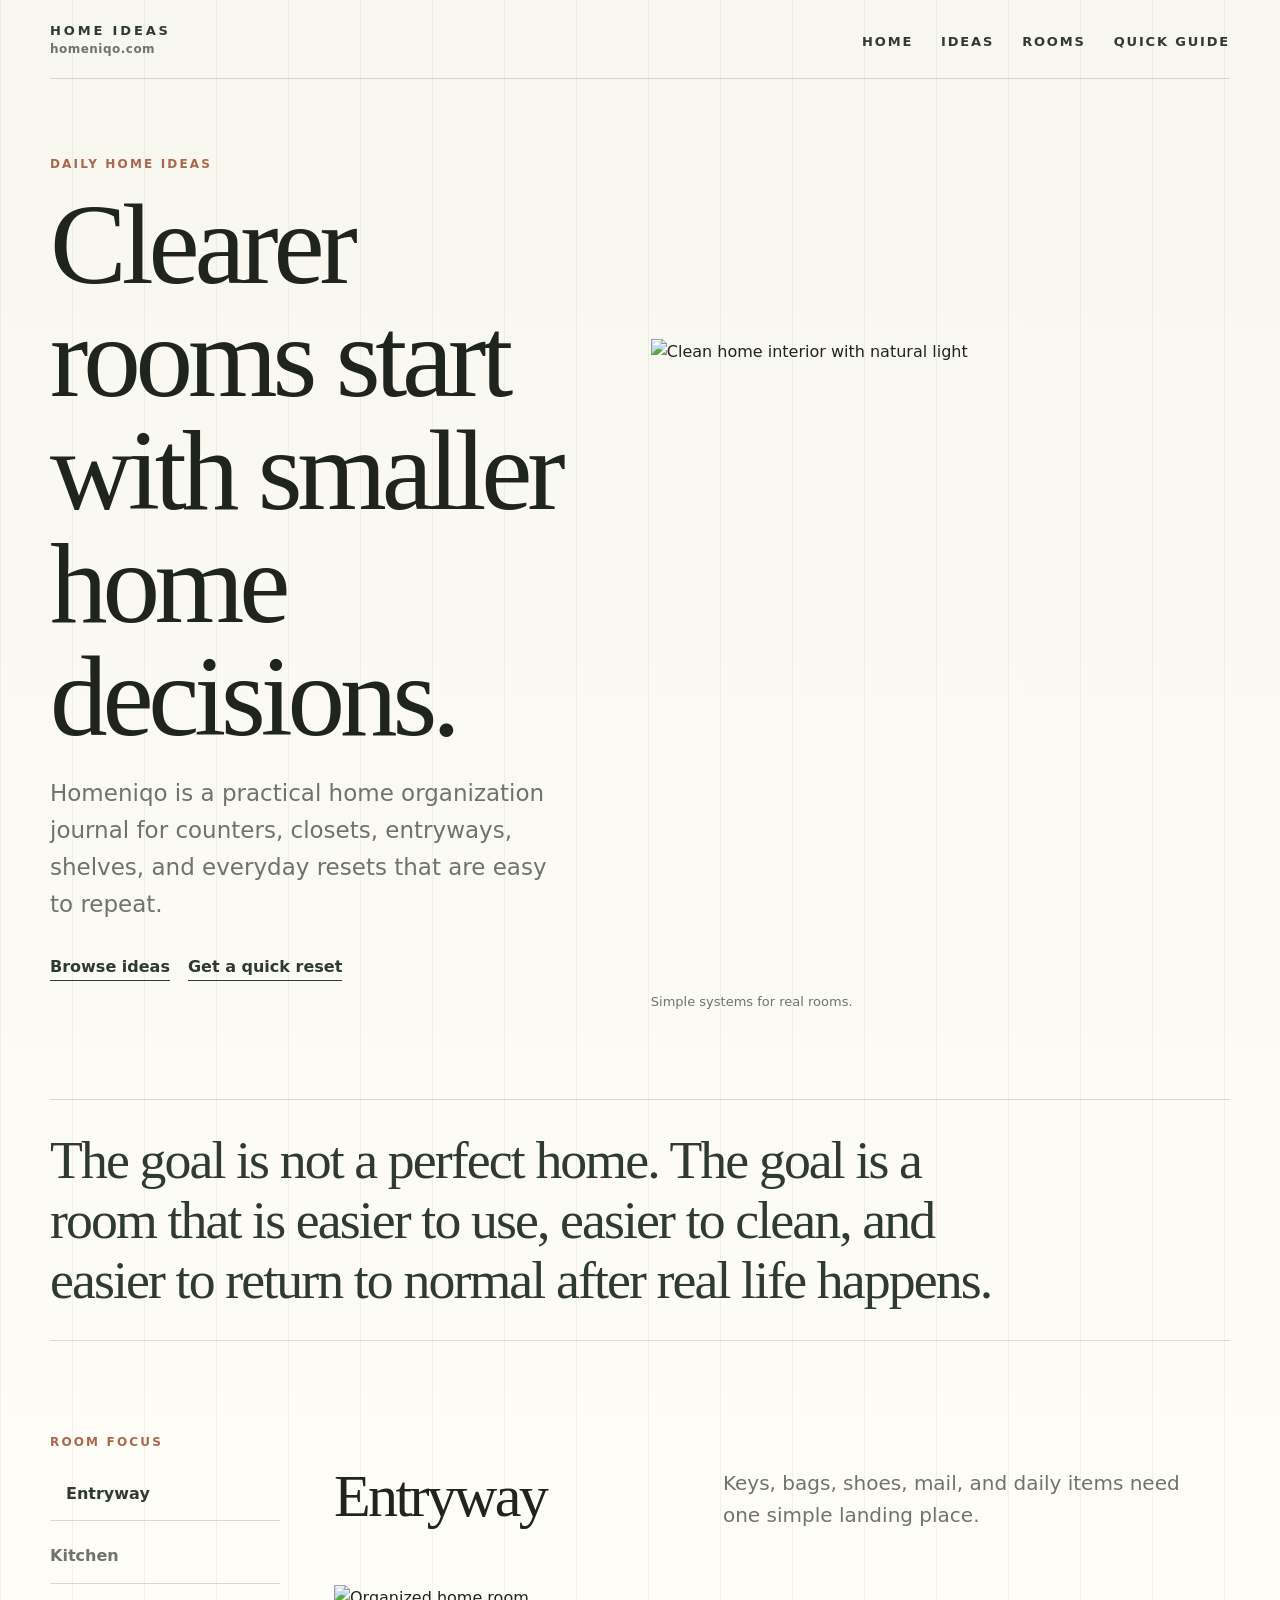
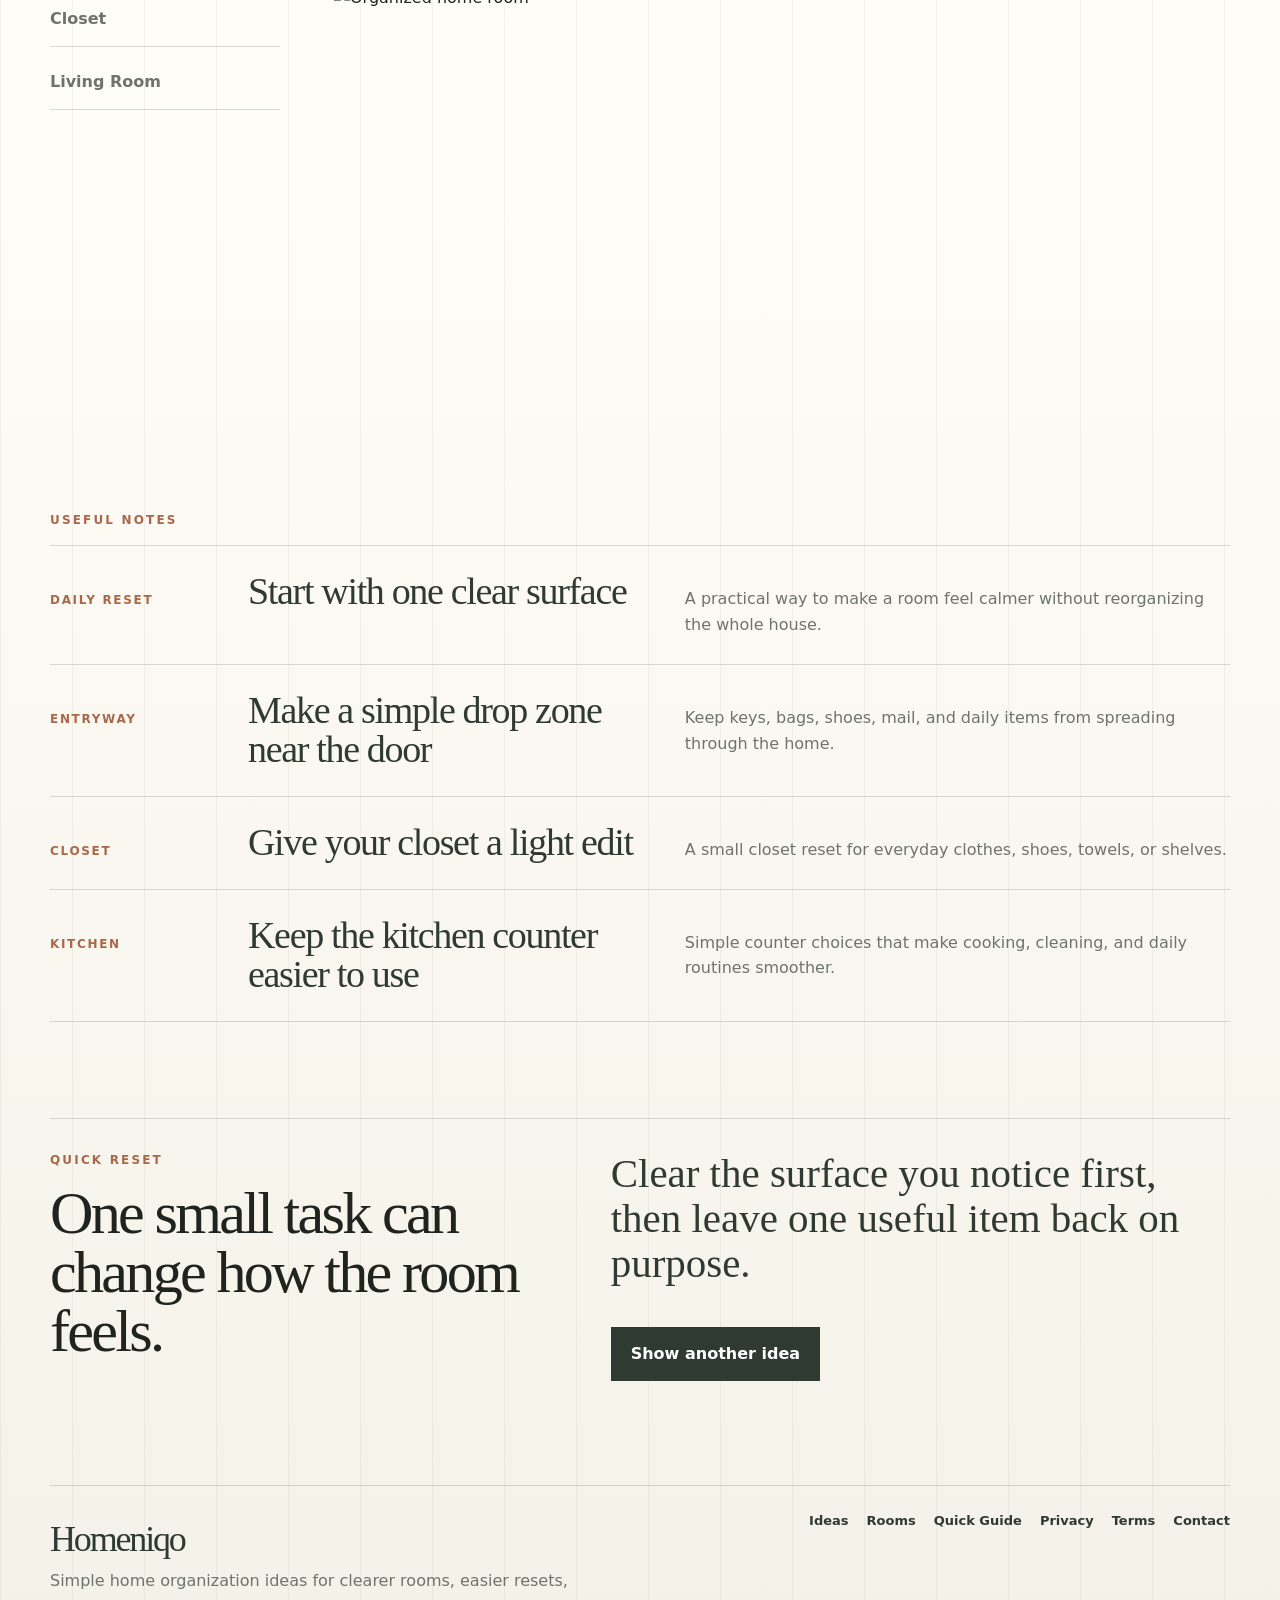
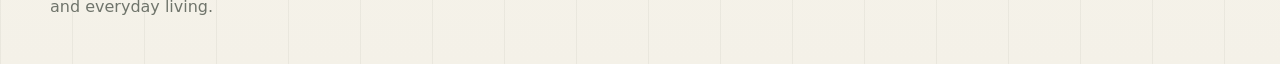
==== index.html @ 61737d39 "Add files via upload" ====
<!DOCTYPE html>
<html lang="en">
<head>
<meta charset="UTF-8" />
<meta name="viewport" content="width=device-width, initial-scale=1.0" />
<title>Homeniqo | Daily Home Ideas</title>
<meta name="description" content="Homeniqo shares simple home organization ideas for easier rooms, clearer surfaces, and daily resets." />
<link rel="icon" href="favicon.svg" type="image/svg+xml" />
<link rel="stylesheet" href="style.css" />
</head>
<body>
<header class="site-header">
    <a class="site-label" href="/" aria-label="Homeniqo home">
      <span>Home Ideas</span>
      <small>homeniqo.com</small>
    </a>
    <button class="menu-button" type="button" aria-label="Open navigation">Menu</button>
    <nav class="main-nav">
      <a href="/">Home</a>
      <a href="ideas.html">Ideas</a>
      <a href="rooms.html">Rooms</a>
      <a href="quick-guide.html">Quick Guide</a>
    </nav>
  </header>
<main>
<section class="hero"><div class="hero-text"><p class="kicker">Daily home ideas</p><h1>Clearer rooms start with smaller home decisions.</h1><p class="lead">Homeniqo is a practical home organization journal for counters, closets, entryways, shelves, and everyday resets that are easy to repeat.</p><div class="inline-actions"><a href="ideas.html">Browse ideas</a><a href="quick-guide.html">Get a quick reset</a></div></div><figure class="hero-image"><img src="https://images.unsplash.com/photo-1524758631624-e2822e304c36?auto=format&fit=crop&w=1800&q=80" alt="Clean home interior with natural light" /><figcaption>Simple systems for real rooms.</figcaption></figure></section>
<section class="statement"><p>The goal is not a perfect home. The goal is a room that is easier to use, easier to clean, and easier to return to normal after real life happens.</p></section>
<section class="room-focus"><div class="section-label">Room focus</div><div class="room-layout"><div class="room-list"><button class="room-choice active" type="button" data-room="0">Entryway</button><button class="room-choice" type="button" data-room="1">Kitchen</button><button class="room-choice" type="button" data-room="2">Closet</button><button class="room-choice" type="button" data-room="3">Living Room</button></div><div class="room-detail"><h2 id="roomTitle">Entryway</h2><p id="roomText">Keys, bags, shoes, mail, and daily items need one simple landing place.</p><img id="roomImage" src="https://images.unsplash.com/photo-1595526114035-0d45ed16cfbf?auto=format&fit=crop&w=1500&q=80" alt="Organized home room" /></div></div></section>
<section class="ideas-strip"><div class="section-label">Useful notes</div><div class="idea-columns"><a class="idea-link" href="idea-one-surface.html"><span>Daily reset</span><strong>Start with one clear surface</strong><em>A practical way to make a room feel calmer without reorganizing the whole house.</em></a>
<a class="idea-link" href="idea-entry-drop-zone.html"><span>Entryway</span><strong>Make a simple drop zone near the door</strong><em>Keep keys, bags, shoes, mail, and daily items from spreading through the home.</em></a>
<a class="idea-link" href="idea-closet-light-edit.html"><span>Closet</span><strong>Give your closet a light edit</strong><em>A small closet reset for everyday clothes, shoes, towels, or shelves.</em></a>
<a class="idea-link" href="idea-kitchen-counter.html"><span>Kitchen</span><strong>Keep the kitchen counter easier to use</strong><em>Simple counter choices that make cooking, cleaning, and daily routines smoother.</em></a></div></section>
<section class="quick-reset"><div><p class="kicker">Quick reset</p><h2>One small task can change how the room feels.</h2></div><div class="reset-copy"><p id="resetTip">Clear the surface you notice first, then leave one useful item back on purpose.</p><button id="nextReset" type="button">Show another idea</button></div></section>
</main>
<footer class="site-footer">
<div><a class="footer-brand" href="/">Homeniqo</a><p>Simple home organization ideas for clearer rooms, easier resets, and everyday living.</p></div>
<nav><a href="ideas.html">Ideas</a><a href="rooms.html">Rooms</a><a href="quick-guide.html">Quick Guide</a><a href="privacy.html">Privacy</a><a href="terms.html">Terms</a><a href="contact.html">Contact</a></nav>
</footer>
<script src="script.js"></script>
</body></html>
---- style.css ----
:root{--bg:#f7f6ef;--paper:#fffdf7;--ink:#20241f;--muted:#6f746b;--green:#2f3a32;--clay:#a9684b;--line:rgba(32,36,31,.16);--max:1180px}*{box-sizing:border-box}body{margin:0;background:linear-gradient(90deg,rgba(47,58,50,.055) 1px,transparent 1px),linear-gradient(180deg,#f7f6ef 0%,#fffdf7 52%,#f4f1e8 100%);background-size:72px 72px,auto;color:var(--ink);font-family:Inter,ui-sans-serif,system-ui,-apple-system,BlinkMacSystemFont,"Segoe UI",sans-serif;line-height:1.62}a{color:inherit;text-decoration:none}img{display:block;max-width:100%}h1,h2,h3,p{margin-top:0}h1,h2{font-family:Georgia,"Times New Roman",serif;font-weight:400;line-height:.98;letter-spacing:-.045em}h1{font-size:clamp(56px,9vw,126px);margin-bottom:22px}h2{font-size:clamp(34px,4.7vw,68px);margin-bottom:16px}.site-header,.hero,.statement,.room-focus,.ideas-strip,.quick-reset,.page,.article-page,.legal-page,.contact-page,.site-footer{width:min(var(--max),calc(100% - 38px));margin-left:auto;margin-right:auto}.site-header{padding-top:32px;display:grid;grid-template-columns:1fr auto;gap:22px;align-items:end;border-bottom:1px solid var(--line);padding-bottom:18px}.wordmark{font-family:Georgia,"Times New Roman",serif;font-size:clamp(42px,8vw,96px);line-height:.8;letter-spacing:-.07em;color:var(--green)}.main-nav{display:flex;gap:28px;align-items:center;padding-bottom:2px}.main-nav a{color:var(--green);font-size:13px;font-weight:800;text-transform:uppercase;letter-spacing:.14em;border-bottom:1px solid transparent}.main-nav a:hover{border-bottom-color:var(--green)}.menu-button{display:none;font:inherit;border:0;background:transparent;color:var(--green);text-transform:uppercase;letter-spacing:.14em;font-weight:800;cursor:pointer}.hero{margin-top:64px;display:grid;grid-template-columns:.95fr 1.05fr;gap:clamp(34px,6vw,86px);align-items:end}.hero-text{padding-bottom:32px}.kicker,.section-label{color:var(--clay);text-transform:uppercase;letter-spacing:.18em;font-size:12px;font-weight:900;margin-bottom:14px}.lead,.page-intro p,.guide-hero p,.article header p,.contact-intro p{color:var(--muted);font-size:clamp(18px,2.1vw,23px);max-width:680px}.inline-actions{display:flex;gap:18px;flex-wrap:wrap;margin-top:30px}.inline-actions a,.text-link,.back-link,.article-nav a,.contact-intro a{color:var(--green);font-weight:900;border-bottom:1px solid currentColor}.hero-image{margin:0}.hero-image img{width:100%;height:min(66vw,640px);object-fit:cover}.hero-image figcaption{margin-top:12px;color:var(--muted);font-size:13px}.statement{margin-top:86px;border-top:1px solid var(--line);border-bottom:1px solid var(--line);padding:30px 0}.statement p{font-family:Georgia,"Times New Roman",serif;font-size:clamp(28px,4.2vw,56px);line-height:1.12;letter-spacing:-.035em;max-width:980px;margin-bottom:0;color:var(--green)}.room-focus{margin-top:92px}.room-layout{display:grid;grid-template-columns:230px 1fr;gap:54px;align-items:start}.room-list{display:grid;gap:8px;position:sticky;top:18px}.room-choice{border:0;border-bottom:1px solid var(--line);background:transparent;color:var(--muted);padding:14px 0;text-align:left;font:inherit;font-weight:800;cursor:pointer}.room-choice.active{color:var(--green);padding-left:16px}.room-detail{display:grid;grid-template-columns:minmax(0,.7fr) minmax(280px,1fr);gap:34px;align-items:start}.room-detail p{color:var(--muted);font-size:20px;max-width:480px}.room-detail img{width:100%;height:430px;object-fit:cover}.ideas-strip{margin-top:96px}.idea-columns{border-top:1px solid var(--line)}.idea-link{display:grid;grid-template-columns:170px .75fr 1fr;gap:28px;padding:26px 0;border-bottom:1px solid var(--line);align-items:baseline}.idea-link span,.editorial-list span{color:var(--clay);text-transform:uppercase;letter-spacing:.14em;font-size:12px;font-weight:900}.idea-link strong{font-family:Georgia,"Times New Roman",serif;font-size:clamp(24px,3vw,38px);line-height:1.04;font-weight:400;letter-spacing:-.035em;color:var(--green)}.idea-link em{color:var(--muted);font-style:normal}.quick-reset{margin-top:96px;display:grid;grid-template-columns:.9fr 1.1fr;gap:54px;align-items:start;padding-top:32px;border-top:1px solid var(--line)}.reset-copy p{font-size:clamp(24px,3.2vw,42px);font-family:Georgia,"Times New Roman",serif;line-height:1.1;color:var(--green)}.reset-copy button,.contact-layout button{border:0;background:var(--green);color:#fff;padding:14px 20px;font:inherit;font-weight:900;cursor:pointer}.page,.article-page,.legal-page,.contact-page{margin-top:62px}.page-intro{display:grid;grid-template-columns:1fr .85fr;gap:50px;align-items:end;border-bottom:1px solid var(--line);padding-bottom:38px}.editorial-list{margin-top:34px;display:grid;gap:44px}.editorial-list article{display:grid;grid-template-columns:42% 1fr;gap:38px;align-items:center}.editorial-list article:nth-child(even){grid-template-columns:1fr 42%}.editorial-list article:nth-child(even) img{order:2}.editorial-list img{width:100%;height:360px;object-fit:cover}.editorial-list h2{font-size:clamp(32px,4.6vw,64px);margin-top:12px}.editorial-list p,.room-note p,.steps p,.article-body p,.legal-copy p{color:var(--muted);font-size:18px}.room-notes{margin-top:44px;display:grid;grid-template-columns:repeat(2,1fr);column-gap:48px;row-gap:58px}.room-note img{width:100%;height:340px;object-fit:cover;margin-bottom:18px}.room-note h2{font-size:42px}.guide-hero{display:grid;grid-template-columns:1fr .8fr;gap:48px;border-bottom:1px solid var(--line);padding-bottom:42px;align-items:end}.steps{margin-top:36px;display:grid;gap:28px}.steps div{display:grid;grid-template-columns:90px .8fr 1fr;gap:28px;padding-bottom:26px;border-bottom:1px solid var(--line)}.steps span{font-family:Georgia,"Times New Roman",serif;color:var(--clay);font-size:38px}.steps h2,.article-body h2,.legal-copy h2{font-size:34px}.wide-photo{margin-top:46px}.wide-photo img{width:100%;height:480px;object-fit:cover}.back-link{display:inline-block;margin-bottom:28px}.article{max-width:980px}.article header{border-bottom:1px solid var(--line);padding-bottom:30px}.article-main-image{width:100%;height:520px;object-fit:cover;margin:34px 0}.article-body{max-width:760px;margin-left:auto}.article-body section{padding:26px 0;border-bottom:1px solid var(--line)}.article-nav{max-width:760px;margin:28px 0 0 auto;display:flex;justify-content:space-between;gap:22px}.legal-title{border-bottom:1px solid var(--line);padding-bottom:32px}.legal-copy{max-width:760px;margin:36px 0 0 auto}.legal-copy h2{margin-top:30px}.contact-intro{border-bottom:1px solid var(--line);padding-bottom:38px}.contact-layout{margin-top:38px;display:grid;grid-template-columns:.78fr 1.22fr;gap:48px;align-items:start}.contact-layout form{display:grid;gap:18px}.contact-layout label{color:var(--green);font-weight:900}.contact-layout input,.contact-layout textarea{width:100%;margin-top:8px;border:0;border-bottom:1px solid var(--line);background:transparent;padding:12px 0;font:inherit;color:var(--ink);outline:none}.contact-layout input:focus,.contact-layout textarea:focus{border-bottom-color:var(--green)}.contact-layout img{width:100%;height:520px;object-fit:cover}#formNote{color:var(--muted);margin:0}.site-footer{margin-top:104px;margin-bottom:28px;border-top:1px solid var(--line);padding-top:24px;display:grid;grid-template-columns:1fr auto;gap:34px}.footer-brand{font-family:Georgia,"Times New Roman",serif;font-size:36px;letter-spacing:-.06em;color:var(--green)}.site-footer p{max-width:520px;color:var(--muted)}.site-footer nav{display:grid;grid-auto-flow:column;gap:18px;align-items:start}.site-footer nav a{color:var(--green);font-weight:800;font-size:13px}@media(max-width:980px){.site-header,.hero,.page-intro,.room-layout,.room-detail,.quick-reset,.guide-hero,.steps div,.contact-layout,.site-footer{grid-template-columns:1fr}.main-nav{justify-self:start}.hero-text{padding-bottom:0}.room-list{position:static;display:flex;overflow-x:auto;gap:18px}.room-choice{min-width:max-content}.idea-link{grid-template-columns:1fr;gap:10px}.editorial-list article,.editorial-list article:nth-child(even){grid-template-columns:1fr}.editorial-list article:nth-child(even) img{order:0}.site-footer nav{grid-auto-flow:row;grid-template-columns:repeat(3,1fr)}}@media(max-width:680px){.site-header,.hero,.statement,.room-focus,.ideas-strip,.quick-reset,.page,.article-page,.legal-page,.contact-page,.site-footer{width:min(var(--max),calc(100% - 24px))}.site-header{grid-template-columns:1fr auto;align-items:center;padding-top:24px}.wordmark{font-size:44px}.menu-button{display:block}.main-nav{display:none;grid-column:1/-1;width:100%;gap:0;padding-top:10px}.main-nav.open{display:grid}.main-nav a{padding:13px 0;border-bottom:1px solid var(--line)}.hero{margin-top:44px}h1{font-size:clamp(44px,15vw,72px)}.hero-image img,.room-detail img,.editorial-list img,.room-note img,.article-main-image,.wide-photo img,.contact-layout img{height:320px}.statement{margin-top:60px}.room-focus,.ideas-strip,.quick-reset{margin-top:70px}.room-notes{grid-template-columns:1fr}.article-body,.article-nav,.legal-copy{margin-left:0}.site-footer nav{grid-template-columns:1fr 1fr}}

/* Homeniqo no-logo header refinement */
.site-header {
  padding-top: 24px !important;
  padding-bottom: 18px !important;
  display: grid !important;
  grid-template-columns: auto 1fr !important;
  gap: 26px !important;
  align-items: center !important;
  border-bottom: 1px solid var(--line) !important;
}

.wordmark {
  display: none !important;
}

.site-label {
  display: inline-grid !important;
  gap: 2px !important;
  color: var(--green) !important;
}

.site-label span {
  font-family: Inter, ui-sans-serif, system-ui, -apple-system, BlinkMacSystemFont, "Segoe UI", sans-serif !important;
  font-size: 13px !important;
  text-transform: uppercase !important;
  letter-spacing: .22em !important;
  font-weight: 900 !important;
  line-height: 1.1 !important;
}

.site-label small {
  font-size: 12px !important;
  letter-spacing: .04em !important;
  color: var(--muted) !important;
  font-weight: 600 !important;
}

.main-nav {
  justify-self: end !important;
  display: flex !important;
  gap: 28px !important;
  align-items: center !important;
  padding-bottom: 0 !important;
}

.main-nav a {
  color: var(--green) !important;
  font-size: 13px !important;
  font-weight: 800 !important;
  text-transform: uppercase !important;
  letter-spacing: .14em !important;
  border-bottom: 1px solid transparent !important;
}

.main-nav a:hover {
  border-bottom-color: var(--green) !important;
}

.menu-button {
  display: none;
  font: inherit;
  border: 0;
  background: transparent;
  color: var(--green);
  text-transform: uppercase;
  letter-spacing: .14em;
  font-weight: 800;
  cursor: pointer;
}

.hero {
  margin-top: 58px;
}

.hero-text {
  padding-top: 18px;
}

@media (max-width: 680px) {
  .site-header {
    grid-template-columns: 1fr auto !important;
    width: min(var(--max), calc(100% - 24px)) !important;
  }

  .menu-button {
    display: block !important;
  }

  .main-nav {
    display: none !important;
    grid-column: 1 / -1 !important;
    width: 100% !important;
    justify-self: stretch !important;
    gap: 0 !important;
    padding-top: 10px !important;
    flex-direction: column !important;
    align-items: stretch !important;
  }

  .main-nav.open {
    display: flex !important;
  }

  .main-nav a {
    padding: 13px 0 !important;
    border-bottom: 1px solid var(--line) !important;
  }

  .hero {
    margin-top: 42px;
  }
}
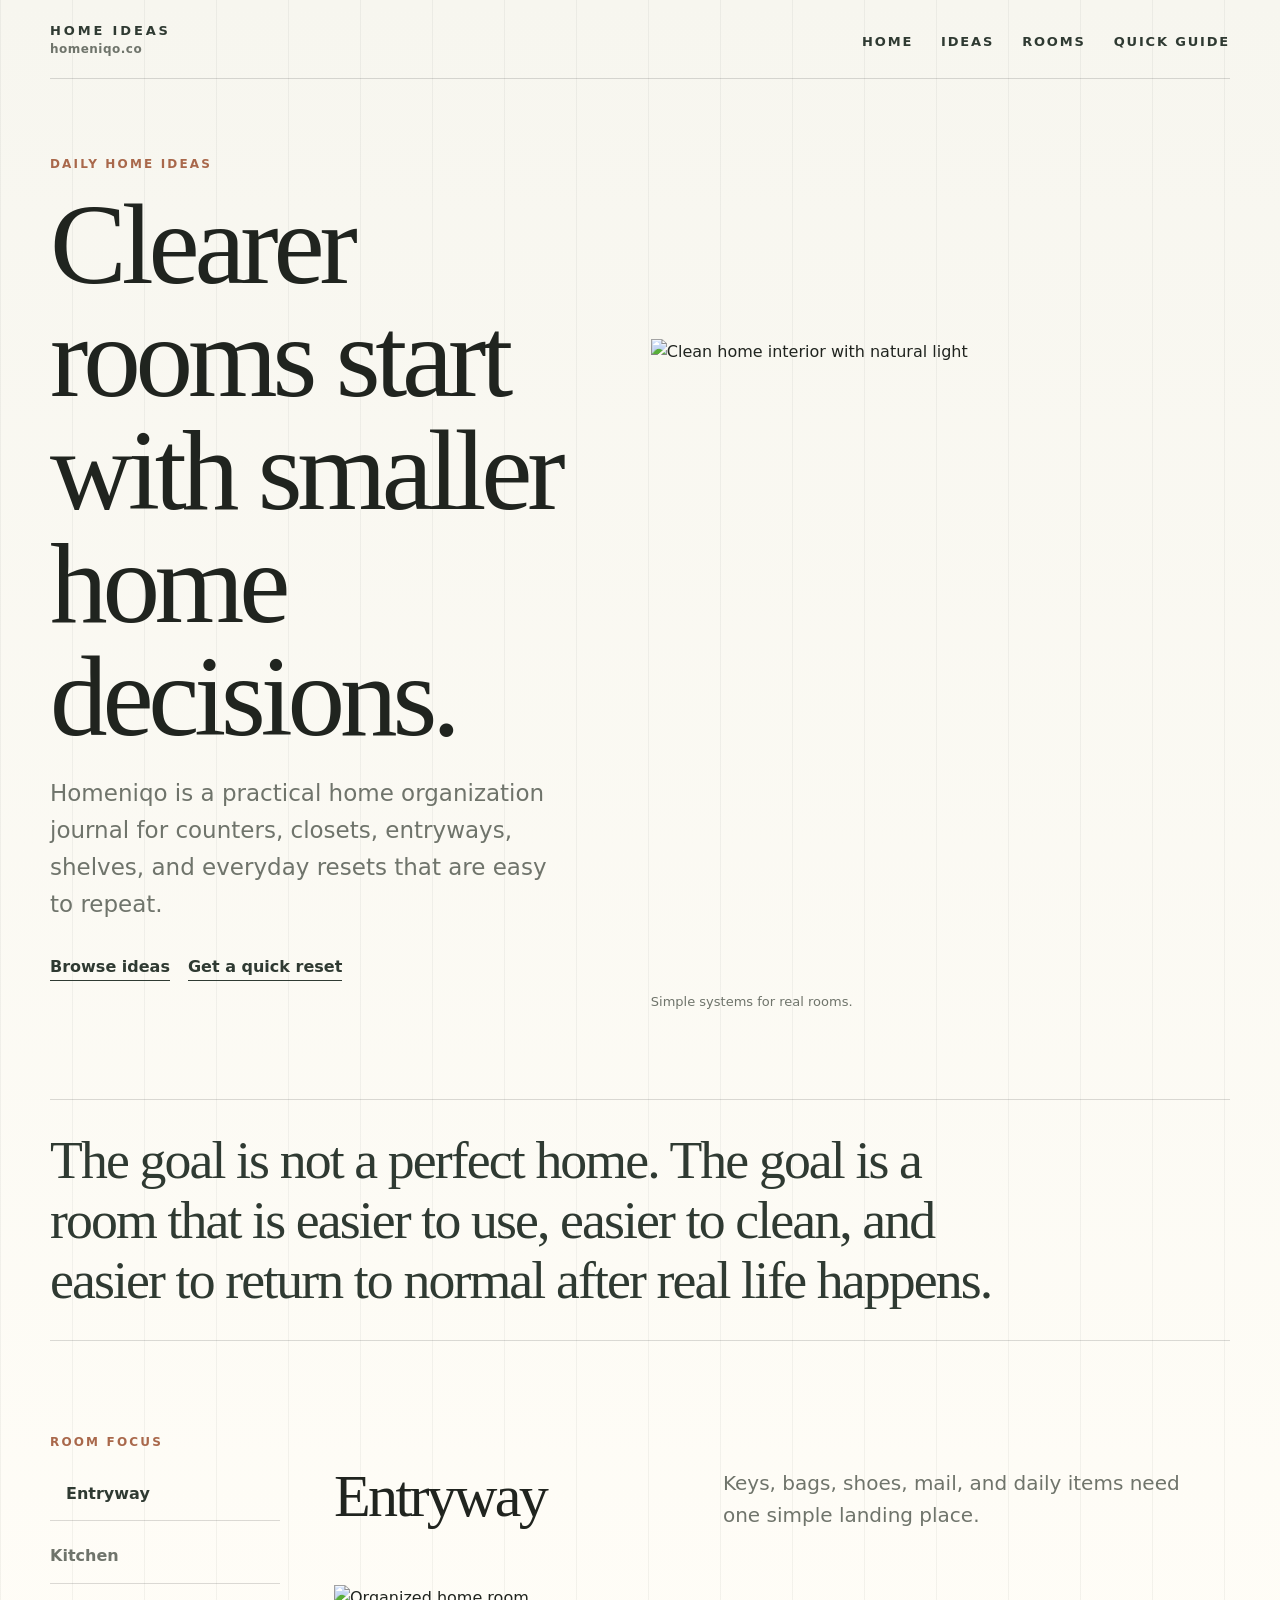
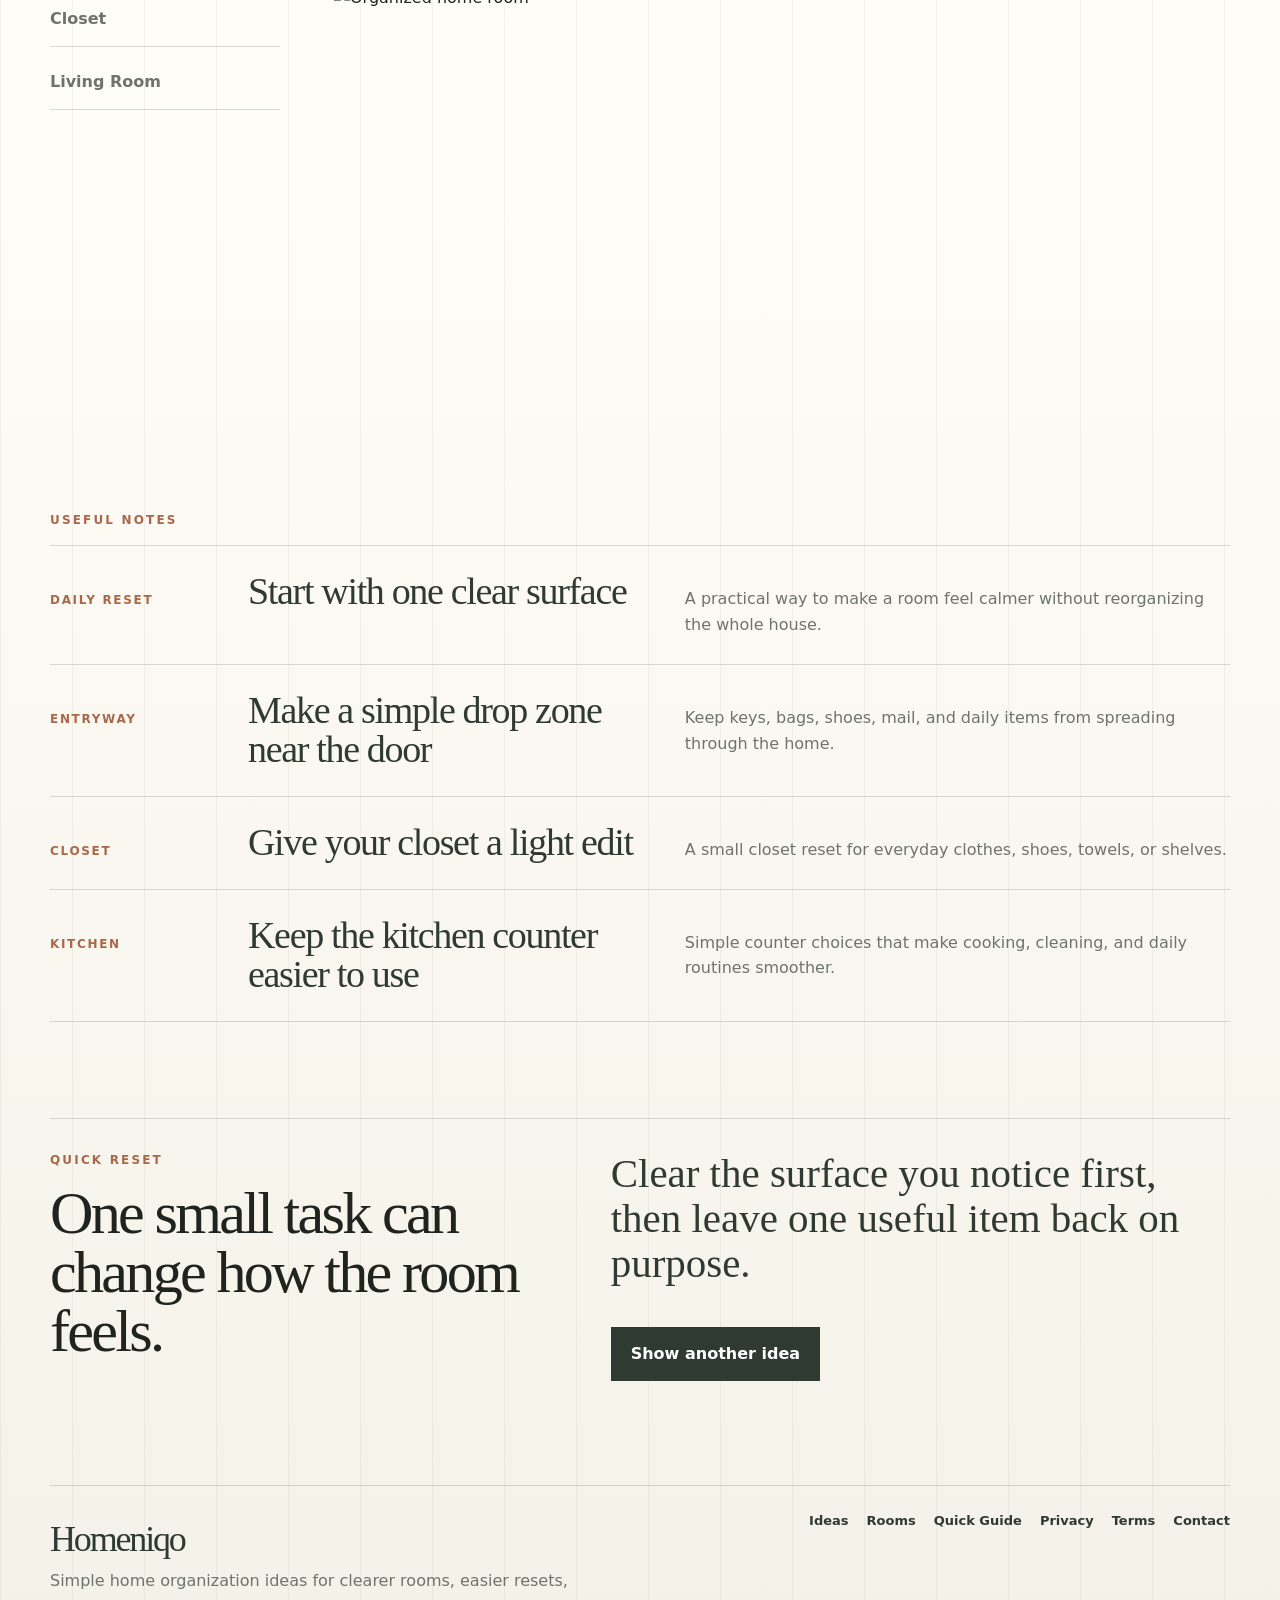
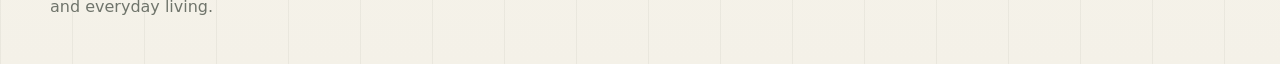
==== commit ae526f4f: "Update index.html" ====
--- a/index.html
+++ b/index.html
@@ -12,7 +12,7 @@
 <header class="site-header">
     <a class="site-label" href="/" aria-label="Homeniqo home">
       <span>Home Ideas</span>
-      <small>homeniqo.com</small>
+      <small>homeniqo.co</small>
     </a>
     <button class="menu-button" type="button" aria-label="Open navigation">Menu</button>
     <nav class="main-nav">
@@ -37,4 +37,4 @@
 <nav><a href="ideas.html">Ideas</a><a href="rooms.html">Rooms</a><a href="quick-guide.html">Quick Guide</a><a href="privacy.html">Privacy</a><a href="terms.html">Terms</a><a href="contact.html">Contact</a></nav>
 </footer>
 <script src="script.js"></script>
-</body></html>+</body></html>
--- a/style.css
+++ b/style.css
@@ -112,3 +112,35 @@
     margin-top: 42px;
   }
 }
+
+
+/* PC intro fix for Ideas and Rooms pages */
+.page-intro {
+  display: block !important;
+  max-width: 980px !important;
+  padding-bottom: 38px !important;
+  border-bottom: 1px solid var(--line) !important;
+}
+
+.page-intro h1 {
+  max-width: 860px !important;
+  font-size: clamp(52px, 7.6vw, 98px) !important;
+  line-height: 0.98 !important;
+  margin-bottom: 24px !important;
+}
+
+.page-intro p:not(.kicker) {
+  max-width: 620px !important;
+  color: var(--muted) !important;
+  font-size: clamp(18px, 1.8vw, 22px) !important;
+}
+
+@media (max-width: 680px) {
+  .page-intro h1 {
+    font-size: clamp(42px, 13vw, 68px) !important;
+  }
+
+  .page-intro p:not(.kicker) {
+    font-size: 18px !important;
+  }
+}
